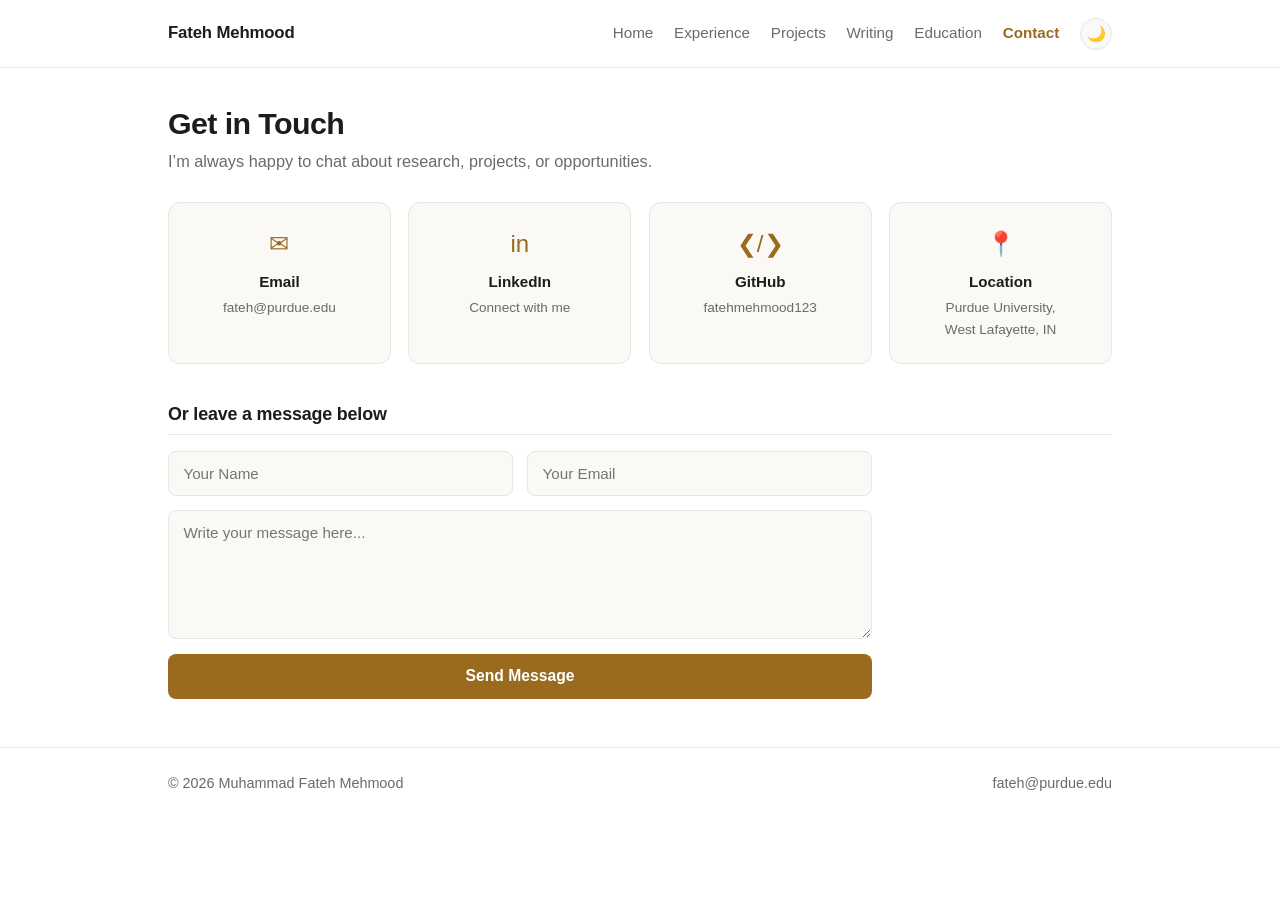
==== contact.html @ d63999f9 "Add contact page with message form; hobbies without emojis Co-Authored-By: Claude Fable 5 <noreply@a" ====
<!DOCTYPE html>
<html lang="en">
<head>
  <meta charset="UTF-8" />
  <meta name="viewport" content="width=device-width, initial-scale=1.0" />
  <title>Contact — Muhammad Fateh Mehmood</title>
  <meta name="description" content="Get in touch with Muhammad Fateh Mehmood — email, LinkedIn, GitHub, or leave a message." />
  <script src="/js/theme.js"></script>
  <link rel="stylesheet" href="/css/style.css" />
</head>
<body>

  <header>
    <div class="wrap">
      <a class="site-name" href="/">Fateh Mehmood</a>
      <div class="header-right">
        <nav>
          <a href="/">Home</a>
          <a href="/experience">Experience</a>
          <a href="/projects">Projects</a>
          <a href="/writing">Writing</a>
          <a href="/education">Education</a>
          <a href="/contact" aria-current="page">Contact</a>
        </nav>
        <button class="theme-toggle" onclick="toggleTheme()" aria-label="Toggle light/dark theme">
          <span class="toggle-sun">&#9728;&#65039;</span><span class="toggle-moon">&#127769;</span>
        </button>
      </div>
    </div>
  </header>

  <main>
    <div class="wrap">

      <h1>Get in Touch</h1>
      <p class="subtitle">I&rsquo;m always happy to chat about research, projects, or opportunities.</p>

      <div class="contact-grid">

        <a class="contact-box" href="mailto:fateh@purdue.edu">
          <div class="contact-box-icon">&#9993;</div>
          <div class="contact-box-label">Email</div>
          <div class="contact-box-value">fateh@purdue.edu</div>
        </a>

        <a class="contact-box" href="https://www.linkedin.com/in/fatehmehmood" target="_blank" rel="noopener">
          <div class="contact-box-icon">in</div>
          <div class="contact-box-label">LinkedIn</div>
          <div class="contact-box-value">Connect with me</div>
        </a>

        <a class="contact-box" href="https://github.com/fatehmehmood123" target="_blank" rel="noopener">
          <div class="contact-box-icon">&#10094;/&#10095;</div>
          <div class="contact-box-label">GitHub</div>
          <div class="contact-box-value">fatehmehmood123</div>
        </a>

        <a class="contact-box" href="https://maps.google.com/?q=Purdue+University+West+Lafayette+IN" target="_blank" rel="noopener">
          <div class="contact-box-icon">&#128205;</div>
          <div class="contact-box-label">Location</div>
          <div class="contact-box-value">Purdue University,<br />West Lafayette, IN</div>
        </a>

      </div>

      <h2>Or leave a message below</h2>

      <form class="contact-form" action="https://formspree.io/f/YOUR_FORM_ID" method="POST">
        <div class="form-row">
          <input type="text" name="name" placeholder="Your Name" required />
          <input type="email" name="_replyto" placeholder="Your Email" required />
        </div>
        <textarea name="message" placeholder="Write your message here..." rows="6" required></textarea>
        <input type="text" name="_gotcha" style="display:none" />
        <button type="submit">Send Message</button>
      </form>

    </div>
  </main>

  <footer>
    <div class="wrap">
      <span>&copy; 2026 Muhammad Fateh Mehmood</span>
      <span>
        <a href="mailto:fateh@purdue.edu">fateh@purdue.edu</a>
      </span>
    </div>
  </footer>

</body>
</html>
---- css/style.css ----
/* ------------------------------------------------------------------
   Muhammad Fateh Mehmood — portfolio
   Minimal, card-based, light/dark with manual toggle.
------------------------------------------------------------------ */

:root {
  --bg: #ffffff;
  --text: #1c1c1a;
  --muted: #6b6b64;
  --accent: #9a6b1f;
  --line: #e8e6e0;
  --card: #faf9f6;
  --thumb: linear-gradient(135deg, #f3efe6, #e9e2d2);
  color-scheme: light;
}

:root[data-theme="dark"] {
  --bg: #16161a;
  --text: #e8e6e1;
  --muted: #9d9b93;
  --accent: #cfb991;
  --line: #2c2c32;
  --card: #1e1e24;
  --thumb: linear-gradient(135deg, #24242c, #2d2b26);
  color-scheme: dark;
}

@media (prefers-color-scheme: dark) {
  :root:not([data-theme="light"]) {
    --bg: #16161a;
    --text: #e8e6e1;
    --muted: #9d9b93;
    --accent: #cfb991;
    --line: #2c2c32;
    --card: #1e1e24;
    --thumb: linear-gradient(135deg, #24242c, #2d2b26);
    color-scheme: dark;
  }
}

* {
  margin: 0;
  padding: 0;
  box-sizing: border-box;
}

html {
  scroll-behavior: smooth;
}

body {
  font-family: -apple-system, BlinkMacSystemFont, "Segoe UI", Roboto,
    "Helvetica Neue", Arial, sans-serif;
  font-size: 1rem;
  line-height: 1.6;
  background: var(--bg);
  color: var(--text);
  -webkit-font-smoothing: antialiased;
}

.wrap {
  max-width: 62rem;
  margin: 0 auto;
  padding: 0 1.5rem;
}

/* ---------- header / nav ---------- */

header {
  padding: 1.1rem 0;
  border-bottom: 1px solid var(--line);
  position: sticky;
  top: 0;
  background: var(--bg);
  z-index: 10;
}

header .wrap {
  display: flex;
  flex-wrap: wrap;
  align-items: center;
  justify-content: space-between;
  gap: 0.6rem;
}

.site-name {
  font-weight: 650;
  font-size: 1.05rem;
  letter-spacing: -0.01em;
  text-decoration: none;
  color: var(--text);
}

.header-right {
  display: flex;
  align-items: center;
  gap: 1.3rem;
}

nav {
  display: flex;
  flex-wrap: wrap;
  gap: 1.3rem;
}

nav a {
  font-size: 0.95rem;
  text-decoration: none;
  color: var(--muted);
  transition: color 0.15s ease;
}

nav a:hover {
  color: var(--text);
}

nav a[aria-current="page"] {
  color: var(--accent);
  font-weight: 550;
}

.theme-toggle {
  border: 1px solid var(--line);
  background: var(--card);
  color: var(--text);
  border-radius: 999px;
  width: 2rem;
  height: 2rem;
  font-size: 0.95rem;
  cursor: pointer;
  line-height: 1;
}

.theme-toggle:hover {
  border-color: var(--accent);
}

:root[data-theme="dark"] .toggle-moon,
.toggle-sun {
  display: none;
}

:root[data-theme="dark"] .toggle-sun {
  display: inline;
}

/* ---------- main ---------- */

main {
  padding: 2.25rem 0 3rem;
}

h1 {
  font-size: 1.9rem;
  font-weight: 700;
  letter-spacing: -0.02em;
  line-height: 1.25;
  margin-bottom: 0.35rem;
}

.subtitle {
  color: var(--muted);
  font-size: 1.02rem;
  margin-bottom: 1.75rem;
}

h2 {
  font-size: 1.12rem;
  font-weight: 650;
  letter-spacing: -0.01em;
  margin: 2.25rem 0 1rem;
  padding-bottom: 0.35rem;
  border-bottom: 1px solid var(--line);
}

p + p {
  margin-top: 0.8rem;
}

a {
  color: var(--accent);
  text-decoration: none;
}

main a:hover {
  text-decoration: underline;
}

ul {
  padding-left: 1.2rem;
}

li + li {
  margin-top: 0.3rem;
}

/* ---------- hero ---------- */

.hero .lede {
  font-size: 1.08rem;
  max-width: 46rem;
}

.contact-links {
  display: flex;
  flex-wrap: wrap;
  gap: 1.2rem;
  margin-top: 1.25rem;
  font-size: 0.95rem;
}

/* ---------- entries (experience / education) ---------- */

.entry {
  margin-bottom: 1.5rem;
}

.entry:last-child {
  margin-bottom: 0;
}

.entry-head {
  display: flex;
  flex-wrap: wrap;
  align-items: baseline;
  justify-content: space-between;
  gap: 0.25rem 1rem;
}

.entry-head h3 {
  font-size: 1rem;
  font-weight: 650;
}

.entry-date {
  font-size: 0.85rem;
  color: var(--muted);
  white-space: nowrap;
}

.entry-role {
  color: var(--muted);
  font-size: 0.92rem;
}

.entry-note {
  font-size: 0.95rem;
  margin-top: 0.3rem;
}

/* ---------- tags / pills ---------- */

.tags {
  display: flex;
  flex-wrap: wrap;
  gap: 0.45rem;
  list-style: none;
  padding: 0;
}

.tags li {
  background: var(--card);
  border: 1px solid var(--line);
  border-radius: 999px;
  padding: 0.16rem 0.7rem;
  font-size: 0.85rem;
  color: var(--muted);
  margin: 0;
}

/* ---------- card grid ---------- */

.grid {
  display: grid;
  grid-template-columns: repeat(auto-fill, minmax(15.5rem, 1fr));
  gap: 1.1rem;
}

.card {
  background: var(--card);
  border: 1px solid var(--line);
  border-radius: 0.75rem;
  overflow: hidden;
  display: flex;
  flex-direction: column;
  transition: border-color 0.15s ease, transform 0.15s ease;
}

.card:hover {
  border-color: var(--accent);
  transform: translateY(-2px);
}

.card .thumb {
  background: var(--thumb);
  aspect-ratio: 16 / 9;
  display: flex;
  align-items: center;
  justify-content: center;
  font-size: 2.2rem;
}

.card .thumb img {
  width: 100%;
  height: 100%;
  object-fit: cover;
  display: block;
}

.card-body {
  padding: 0.85rem 1rem 1rem;
  display: flex;
  flex-direction: column;
  gap: 0.35rem;
  flex: 1;
}

.card-body h3 {
  font-size: 0.98rem;
  font-weight: 650;
  line-height: 1.35;
}

.card-body h3 a {
  color: var(--text);
}

.card-body h3 a:hover {
  color: var(--accent);
  text-decoration: none;
}

.card-body p {
  font-size: 0.88rem;
  color: var(--muted);
  flex: 1;
}

.card-meta {
  font-size: 0.8rem;
  color: var(--muted);
}

.card-meta .star {
  color: var(--accent);
}

/* ---------- contact page ---------- */

.contact-grid {
  display: grid;
  grid-template-columns: repeat(auto-fill, minmax(13rem, 1fr));
  gap: 1.1rem;
}

.contact-box {
  background: var(--card);
  border: 1px solid var(--line);
  border-radius: 0.75rem;
  padding: 1.4rem 1.2rem;
  text-align: center;
  color: var(--text);
  transition: border-color 0.15s ease, transform 0.15s ease;
}

.contact-box:hover {
  border-color: var(--accent);
  transform: translateY(-2px);
  text-decoration: none !important;
}

.contact-box-icon {
  font-size: 1.5rem;
  margin-bottom: 0.4rem;
  color: var(--accent);
}

.contact-box-label {
  font-weight: 650;
  font-size: 0.95rem;
}

.contact-box-value {
  font-size: 0.85rem;
  color: var(--muted);
  margin-top: 0.15rem;
  overflow-wrap: anywhere;
}

.contact-form {
  max-width: 44rem;
  display: flex;
  flex-direction: column;
  gap: 0.9rem;
}

.form-row {
  display: flex;
  gap: 0.9rem;
}

.form-row input {
  flex: 1;
}

.contact-form input,
.contact-form textarea {
  padding: 0.8rem 0.9rem;
  border-radius: 0.5rem;
  border: 1px solid var(--line);
  background: var(--card);
  color: var(--text);
  font-family: inherit;
  font-size: 0.95rem;
}

.contact-form input:focus,
.contact-form textarea:focus {
  outline: none;
  border-color: var(--accent);
}

.contact-form textarea {
  resize: vertical;
}

.contact-form button {
  background: var(--accent);
  color: var(--bg);
  padding: 0.85rem;
  border: none;
  border-radius: 0.5rem;
  cursor: pointer;
  font-weight: 650;
  font-size: 0.98rem;
  font-family: inherit;
}

.contact-form button:hover {
  opacity: 0.88;
}

@media (max-width: 480px) {
  .form-row {
    flex-direction: column;
  }
}

/* ---------- article list (writing) ---------- */

.article-list {
  list-style: none;
  padding: 0;
}

.article-list li {
  padding: 0.8rem 0;
  border-bottom: 1px solid var(--line);
  margin: 0;
}

.article-list a {
  font-weight: 550;
  color: var(--text);
}

.article-list a:hover {
  color: var(--accent);
  text-decoration: none;
}

.article-list .card-meta {
  display: block;
  margin-top: 0.1rem;
}

/* ---------- footer ---------- */

footer {
  border-top: 1px solid var(--line);
  padding: 1.5rem 0 2rem;
  font-size: 0.9rem;
  color: var(--muted);
}

footer .wrap {
  display: flex;
  flex-wrap: wrap;
  justify-content: space-between;
  gap: 0.75rem;
}

footer a {
  color: var(--muted);
}

footer a:hover {
  color: var(--accent);
}

@media (max-width: 480px) {
  h1 {
    font-size: 1.55rem;
  }
  nav {
    gap: 0.9rem;
  }
}
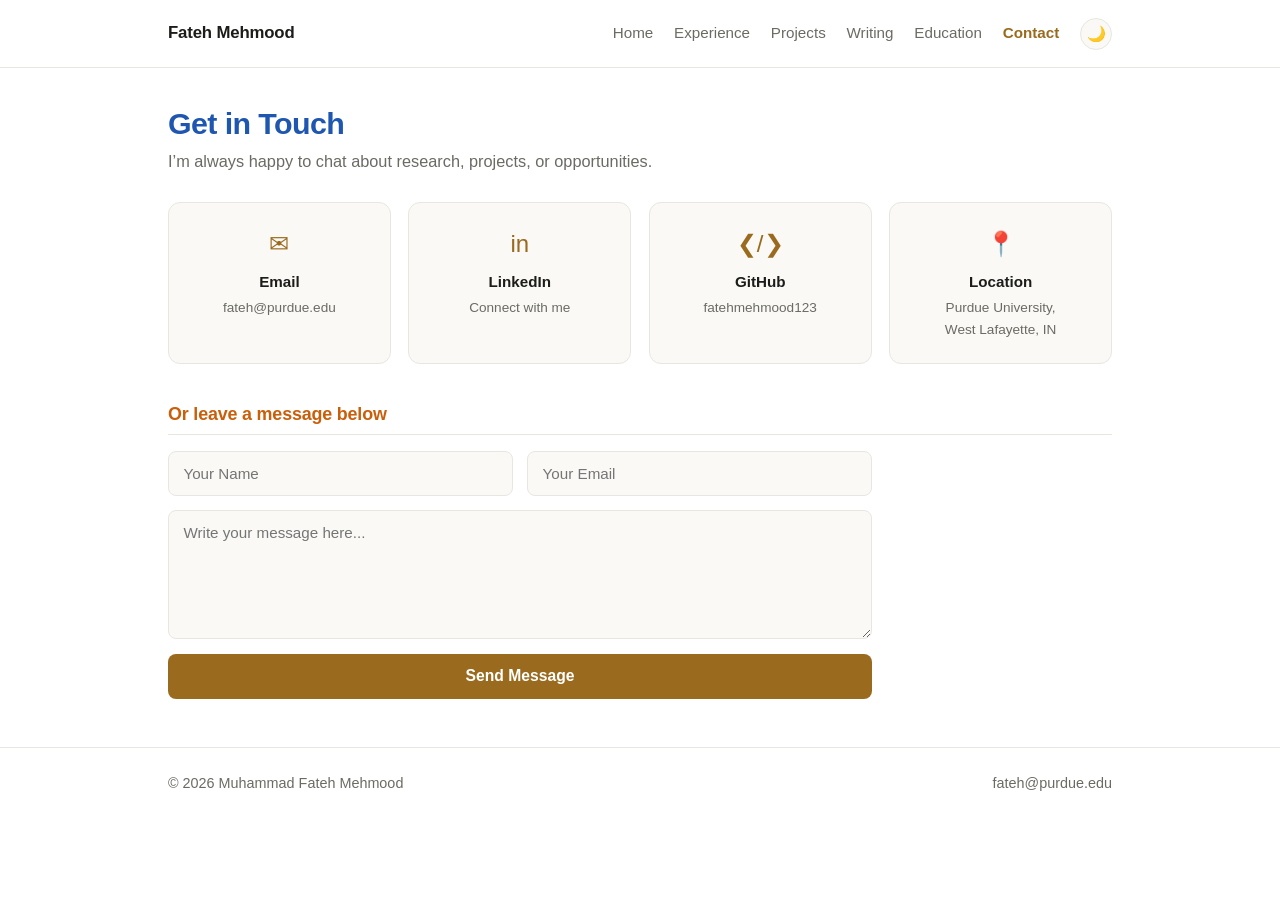
==== commit ed500a6f: "Wire up Formspree form; blue/orange heading colors Co-Authored-By: Claude Fable 5 <noreply@anthropic" ====
--- a/contact.html
+++ b/contact.html
@@ -65,7 +65,7 @@
 
       <h2>Or leave a message below</h2>
 
-      <form class="contact-form" action="https://formspree.io/f/YOUR_FORM_ID" method="POST">
+      <form class="contact-form" action="https://formspree.io/f/mpqgnozp" method="POST">
         <div class="form-row">
           <input type="text" name="name" placeholder="Your Name" required />
           <input type="email" name="_replyto" placeholder="Your Email" required />
--- a/css/style.css
+++ b/css/style.css
@@ -11,6 +11,8 @@
   --line: #e8e6e0;
   --card: #faf9f6;
   --thumb: linear-gradient(135deg, #f3efe6, #e9e2d2);
+  --heading: #1e56b0;
+  --subheading: #c95f0b;
   color-scheme: light;
 }
 
@@ -22,6 +24,8 @@
   --line: #2c2c32;
   --card: #1e1e24;
   --thumb: linear-gradient(135deg, #24242c, #2d2b26);
+  --heading: #82aaff;
+  --subheading: #f2a35c;
   color-scheme: dark;
 }
 
@@ -34,6 +38,8 @@
     --line: #2c2c32;
     --card: #1e1e24;
     --thumb: linear-gradient(135deg, #24242c, #2d2b26);
+    --heading: #82aaff;
+    --subheading: #f2a35c;
     color-scheme: dark;
   }
 }
@@ -156,6 +162,7 @@
   letter-spacing: -0.02em;
   line-height: 1.25;
   margin-bottom: 0.35rem;
+  color: var(--heading);
 }
 
 .subtitle {
@@ -171,6 +178,7 @@
   margin: 2.25rem 0 1rem;
   padding-bottom: 0.35rem;
   border-bottom: 1px solid var(--line);
+  color: var(--subheading);
 }
 
 p + p {
